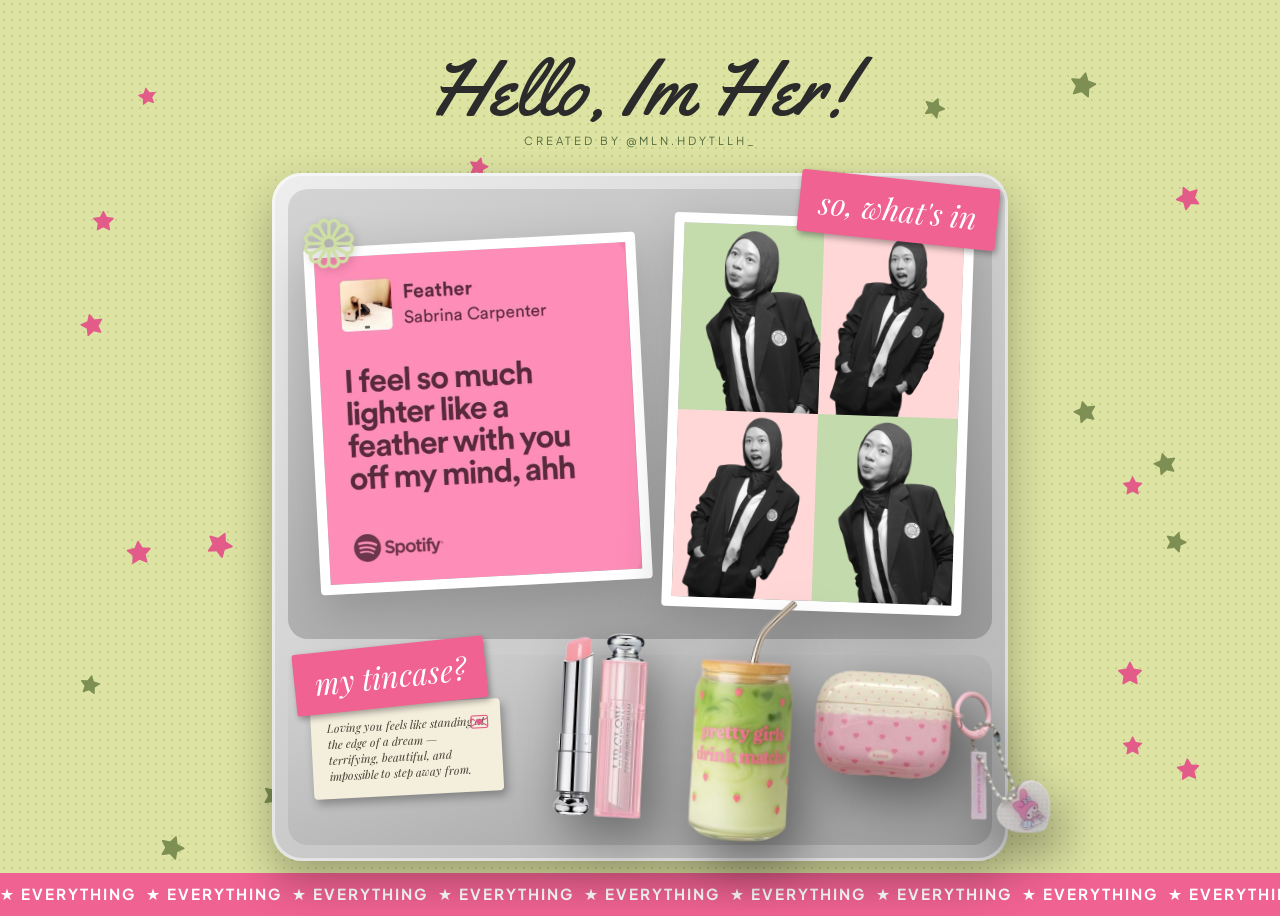
==== page3.html @ f1240e6f "first commit" ====
<!DOCTYPE html>
<html lang="en">
<head>
  <meta charset="UTF-8">
  <meta name="viewport" content="width=device-width, initial-scale=1.0">
  <title>Studio Clover - My Tincase</title>

  <!-- Bootstrap 5 CDN -->
  <link href="https://cdn.jsdelivr.net/npm/bootstrap@5.3.2/dist/css/bootstrap.min.css" rel="stylesheet">
  <!-- Bootstrap Icons CDN -->
  <link href="https://cdn.jsdelivr.net/npm/bootstrap-icons@1.11.1/font/bootstrap-icons.css" rel="stylesheet">
  <!-- Google Fonts -->
  <link rel="preconnect" href="https://fonts.googleapis.com">
  <link rel="preconnect" href="https://fonts.gstatic.com" crossorigin>
  <link href="https://fonts.googleapis.com/css2?family=Caveat:wght@600&family=Playfair+Display:ital,wght@1,400;1,600&family=Plus+Jakarta+Sans:wght@400;500;600;700&family=Yellowtail&display=swap" rel="stylesheet">

  <!-- Custom CSS -->
  <link rel="stylesheet" href="assets/css/style.css">
</head>
<body class="desktop-bg min-vh-100 position-relative overflow-x-hidden">

  <!-- ==========================================================================
       HALAMAN 3: SCRAPBOOK TIN CASE (GAMBAR KETIGA)
       ========================================================================== -->
  <div id="page3" class="page-section min-vh-100 page3-bg d-flex flex-column pt-5">
    <div class="container position-relative flex-grow-1">

      <!-- Scattered star confetti (Diberi class star-blink) -->
<!-- ================= KUMPULAN BINTANG AWAL ================= -->
      <i class="bi bi-star-fill scrap-star star-pink star-blink" style="top:4%; left:6%; font-size:1.1rem; transform:rotate(-10deg);"></i>
      <i class="bi bi-star-fill scrap-star star-olive star-blink" style="top:2%; right:10%; font-size:1.6rem; transform:rotate(12deg); animation-delay: 0.3s;"></i>
      <i class="bi bi-star-fill scrap-star star-pink star-blink" style="top:18%; left:2%; font-size:1.3rem; animation-delay: 0.7s;"></i>
      <i class="bi bi-star-fill scrap-star star-olive star-blink" style="top:46%; right:3%; font-size:1.4rem; transform:rotate(-15deg); animation-delay: 0.2s;"></i>
      <i class="bi bi-star-fill scrap-star star-pink star-blink" style="bottom:18%; right:6%; font-size:1.2rem; animation-delay: 0.9s;"></i>
      <i class="bi bi-star-fill scrap-star star-olive star-blink" style="bottom:6%; left:8%; font-size:1.5rem; transform:rotate(20deg); animation-delay: 0.5s;"></i>
      <i class="bi bi-star-fill scrap-star star-olive star-blink" style="top:40%; right:10%; font-size:1.4rem; transform:rotate(-15deg); animation-delay: 0.2s;"></i>
      <i class="bi bi-star-fill scrap-star star-pink star-blink" style="bottom:26%; right:6%; font-size:1.5rem; animation-delay: 0.9s;"></i>
      <i class="bi bi-star-fill scrap-star star-olive star-blink" style="bottom:12%; left:17%; font-size:1.5rem; transform:rotate(20deg); animation-delay: 0.5s;"></i>
      <i class="bi bi-star-fill scrap-star star-olive star-blink" style="top:64%; right:32%; font-size:1.4rem; transform:rotate(-15deg); animation-delay: 0.2s;"></i>
      <i class="bi bi-star-fill scrap-star star-pink star-blink" style="bottom:48%; right:6%; font-size:1.2rem; animation-delay: 0.9s;"></i>
      <i class="bi bi-star-fill scrap-star star-olive star-blink" style="bottom:12%; left:45%; font-size:1.5rem; transform:rotate(20deg); animation-delay: 0.5s;"></i>

      <!-- ================= 6 BINTANG TAMBAHAN PERTAMA ================= -->
      <i class="bi bi-star-fill scrap-star star-pink star-blink" style="top:55%; left:12%; font-size:1.6rem; transform:rotate(25deg); animation-delay: 0.8s;"></i>
      <i class="bi bi-star-fill scrap-star star-pink star-blink" style="top:12%; left:35%; font-size:1.2rem; transform:rotate(15deg); animation-delay: 1.1s;"></i>
      <i class="bi bi-star-fill scrap-star star-olive star-blink" style="top:35%; left:58%; font-size:1.3rem; transform:rotate(-12deg); animation-delay: 1.3s;"></i>
      <i class="bi bi-star-fill scrap-star star-olive star-blink" style="top:22%; right:25%; font-size:1.4rem; transform:rotate(-8deg); animation-delay: 0.4s;"></i>
      <i class="bi bi-star-fill scrap-star star-pink star-blink" style="bottom:30%; right:22%; font-size:1.1rem; transform:rotate(10deg); animation-delay: 0.6s;"></i>
      <i class="bi bi-star-fill scrap-star star-olive star-blink" style="bottom:8%; right:40%; font-size:1.5rem; transform:rotate(-18deg); animation-delay: 1.0s;"></i>

      <!-- ================= 4 BINTANG TAMBAHAN BARU ================= -->
      <!-- Bintang 19 (Tengah Kiri Agak Bawah) -->
      <i class="bi bi-star-fill scrap-star star-pink star-blink" style="top:75%; left:25%; font-size:1.4rem; transform:rotate(-20deg); animation-delay: 1.2s;"></i>
      
      <!-- Bintang 20 (Tengah Atas Agak Kanan) -->
      <i class="bi bi-star-fill scrap-star star-olive star-blink" style="top:25%; right:45%; font-size:1.1rem; transform:rotate(8deg); animation-delay: 0.5s;"></i>
      
      <!-- Bintang 21 (Pojok Kiri Tengah) -->
      <i class="bi bi-star-fill scrap-star star-pink star-blink" style="bottom:40%; left:5%; font-size:1.5rem; transform:rotate(-5deg); animation-delay: 1.5s;"></i>
      
      <!-- Bintang 22 (Atas Kanan Ujung) -->
      <i class="bi bi-star-fill scrap-star star-olive star-blink" style="top:5%; left:75%; font-size:1.3rem; transform:rotate(22deg); animation-delay: 0.8s;"></i>
      <i class="bi bi-star-fill scrap-star star-pink star-blink" style="top:30%; left:1%; font-size:1.4rem; transform:rotate(-15deg); animation-delay: 0.7s;"></i>
      
      <!-- Bintang 24 (Mepet Kiri - Agak Bawah) -->
      <i class="bi bi-star-fill scrap-star star-olive star-blink" style="bottom:25%; left:1%; font-size:1.2rem; transform:rotate(10deg); animation-delay: 1.4s;"></i>
      
      <!-- Bintang 25 (Mepet Kanan - Atas) -->
      <i class="bi bi-star-fill scrap-star star-pink star-blink" style="top:15%; right:1%; font-size:1.5rem; transform:rotate(-25deg); animation-delay: 0.9s;"></i>
      
      <!-- Bintang 26 (Mepet Kanan - Tengah) -->
      <i class="bi bi-star-fill scrap-star star-olive star-blink" style="top:55%; right:2%; font-size:1.3rem; transform:rotate(18deg); animation-delay: 1.1s;"></i>
      
      <!-- Bintang 27 (Mepet Kanan - Bawah) -->
      <i class="bi bi-star-fill scrap-star star-pink star-blink" style="bottom:15%; right:1%; font-size:1.4rem; transform:rotate(-5deg); animation-delay: 1.6s;"></i>
      <!-- Title -->
      <div class="text-center mb-4 position-relative">
        <h2 class="scrap-title mb-0">Hello, Im Her!</h2>
        <span class="scrap-subtitle">created by @mln.hdytllh_</span>
      </div>

      <div class="row justify-content-center">
        <div class="col-12 col-md-10 col-lg-8">

          <!-- Tin Case -->
          <div class="tin-case">

            <!-- Top Compartment -->
<!-- Top Compartment -->
            <div class="tin-compartment d-flex align-items-center justify-content-between gap-4 position-relative">
              
              <!-- Bunga dekorasi (dipindah ke pojok atas agar tidak menghalangi foto) -->
              <i class="bi bi-flower1 scrap-flower position-absolute" style="top: 15px; left: 15px; z-index: 5;"></i>

              <!-- KIRI: Gambar Pengganti Teks Pink -->
             <div class="scrap-photo-frame shadow-lg" style="flex: 1; transform: rotate(-3deg);">
             <img src="assets/images/lirik.jpeg" alt="Gambar Kiri" class="w-100 h-auto">
            </div>

              <!-- KANAN: Tempat Foto Kamu -->
           <div class="scrap-photo-frame shadow-lg" style="flex: 0.9; transform: rotate(2deg);">
              <img src="assets/images/mala.jpeg" alt="Foto Kamu" class="w-100 h-auto">
          </div>

              <span class="scrap-sticker position-absolute" style="top:-10px; right:-6px; transform:rotate(6deg);">so, what's in</span>
            </div>

<!-- Bottom Compartment -->
            <div class="tin-compartment d-flex align-items-center justify-content-between flex-wrap gap-3">
              <span class="scrap-sticker position-absolute" style="top:-10px; left:6px; transform:rotate(-6deg);">my tincase?</span>

              <!-- Postcard -->
              <div class="postcard position-relative">
                <i class="bi bi-envelope-heart postcard-stamp"></i>
                Loving you feels like standing at the edge of a dream — terrifying, beautiful, and impossible to step away from.
              </div>

              <!-- Gambar 1 (Pengganti Kelinci) -->
              <!-- Ganti src="..." dengan nama file gambarmu -->
              <img src="assets/images/lipstik.png" alt="Judy 1" class="judy-standee" style="max-height: 123px;">

              <!-- Gambar 2 (Pengganti Minuman) -->
              <img src="assets/images/matcha.png" alt="Judy 2" class="judy-standee" style="max-height: 110px;">

              <!-- Gambar 3 (Pengganti Kaleng) -->
              <img src="assets/images/airpod.png" alt="Judy 3" class="airpod" style="max-height: 110px;">
            </div>

          </div>

          <!-- Nav -->
          <div class="text-center mt-4">
            <a href="page2.html" class="btn btn-sm btn-outline-dark rounded-pill px-3 bg-white shadow-sm" id="btnBackToPage2">
              <i class="bi bi-arrow-left"></i> Back to Page 2
            </a>
          </div>

        </div>
      </div>
    </div>

    <!-- Marquee Banner -->
    <div class="marquee-banner mt-5 mt-auto" id="marqueeBanner">
      <div class="marquee-track" id="marqueeTrack">
        <div class="marquee-group" id="marqueeGroup"><span class="marquee-unit">&#9733; EVERYTHING &nbsp;</span></div>
      </div>
    </div>
  </div>

  <!-- Bootstrap 5 JS Bundle -->
  <script src="https://cdn.jsdelivr.net/npm/bootstrap@5.3.2/dist/js/bootstrap.bundle.min.js"></script>
  <!-- Custom JS -->
  <script src="assets/js/script.js"></script>
</body>
</html>
---- assets/css/style.css ----
:root {
  --bg-sage: #9bb084;
  --bg-sage-dark: #7a8f63;
  --pink-accent: #e25b89;
  --pink-folder: #f06292;
  --cream-note: #f4eedd;
  --font-sans: 'Plus Jakarta Sans', sans-serif;
  --font-serif: 'Playfair Display', serif;
  --font-hand: 'Caveat', cursive;
}

body {
  font-family: var(--font-sans);
  background-color: var(--bg-sage);
  background-image: radial-gradient(var(--bg-sage-dark) 15%, transparent 16%);
  background-size: 8px 8px;
  color: #2b2b2b;
}

/* Page fade-in on load (each page is now its own HTML file) */
.page-section {
  opacity: 0;
  transition: opacity 0.5s ease-in-out;
}

.page-section.loaded {
  opacity: 1;
}

/* Page 1 Specifics */
.text-pink { color: var(--pink-accent) !important; }

/* Ikon Folder Diperbesar */
.folder-icon { font-size: 4.5rem; color: var(--pink-folder); }
.folder-label { font-size: 0.9rem; color: #3b4d29; font-weight: 600; margin-top: 4px; }
.clover-logo { font-size: 3rem; color: #d1e2bd; }
.handle-tag { font-family: var(--font-serif); font-style: italic; color: #556b3e; }

.retro-popup {
  background-color: #ffffff;
  box-shadow: 0 20px 40px rgba(0, 0, 0, 0.2) !important;
}

.btn-win-ctrl {
  width: 20px; height: 20px; font-size: 0.75rem; color: #777; border: none; background: transparent;
}

.btn-explore {
  font-size: 0.9rem; border-color: #ccc; color: #333; background-color: #fff;
  transition: all 0.2s ease;
}

.btn-explore:hover {
  background-color: var(--pink-accent); border-color: var(--pink-accent); color: #fff;
}

/* Pixel Hand Pointer Image/Icon */
.pixel-pointer {
  right: -20px;
  bottom: -35px;
  font-size: 3.5rem;
  color: #ffffff;
  text-shadow: 2px 2px 0px #000, -2px -2px 0px #000, 2px -2px 0px #000, -2px 2px 0px #000;
  animation: floatHand 1.5s infinite ease-in-out;
}

@keyframes floatHand {
  0%, 100% { transform: translateY(0); }
  50% { transform: translateY(-8px); }
}

.retro-taskbar {
  background: rgba(255, 255, 255, 0.2);
  backdrop-filter: blur(8px);
  border-top: 1px solid rgba(255, 255, 255, 0.3);
}

.taskbar-icon { font-size: 1.2rem; color: #3b4d29; padding: 4px 8px; cursor: pointer; }

/* Page 2 Specifics (Notion Life Together Page) */
.sticker-tag {
  display: inline-block;
  font-family: var(--font-serif);
  font-weight: 600;
  box-shadow: 2px 4px 8px rgba(0,0,0,0.15);
  transform: rotate(-2deg);
}

.tag-pink { background-color: var(--pink-folder); color: #fff; }
.tag-cream { background-color: #f7e6cf; color: var(--pink-accent); transform: rotate(3deg); }

.paper-note {
  background-color: var(--cream-note);
  color: #4a4238;
  font-family: var(--font-sans);
  font-size: 0.9rem;
  line-height: 1.5;
  border-left: 4px solid #dcd1b8;
}

.folder-header-graphic {
  background: #eae2cf;
  border: 1px solid #c8bc9e;
}

/* Laptop Mockup Visuals (Diperbesar) */
.laptop-container {
  max-width: 680px; 
}

.laptop-screen {
  background-color: #222;
  border: 12px solid #333;
}

.browser-bar {
  background-color: #e4e4e4;
  border-radius: 4px 4px 0 0;
}

.dot { width: 8px; height: 8px; border-radius: 50%; display: inline-block; }
.browser-url { font-size: 0.7rem; color: #666; background: #fff; padding: 1px 8px; border-radius: 3px; }

.laptop-base {
  background: #a8a8a8;
  border-top: 2px solid #777;
}

.keyboard-mockup {
  height: 12px;
  background: #333;
  border-radius: 2px;
}

.placeholder-img {
  min-height: 90px;
  background-color: #e0e0e0;
  object-fit: cover;
}

.btn-pink-solid {
  background-color: var(--pink-accent);
  border-color: var(--pink-accent);
  color: #fff;
  font-size: 0.85rem;
}

.btn-pink-solid:hover {
  background-color: #c94a75;
  border-color: #c94a75;
  color: #fff;
}

/* ==========================================================================
   EFEK STIKER BERGERAK MAJU BERGANTIAN (GELOMBANG)
   ========================================================================== */
.stiker-animasi {
  display: inline-block; /* Wajib agar efek scale/membesar bisa berjalan pada teks span */
  animation: popBergantian 3s infinite ease-in-out; 
}

@keyframes popBergantian {
  /* 0%, 33%, dan 100% adalah posisi istirahat (ukuran normal) */
  0%, 33%, 100% {
    transform: scale(1) rotate(0deg);
  }
  
  /* Di titik 16% dari siklus waktunya, stiker akan membesar (maju) 15% dan sedikit miring */
  16% {
    transform: scale(1.15) rotate(3deg);
  }
}


/* ==========================================================================
   Page 3 - Scrapbook Tin Case
   ========================================================================== */
.page3-bg {
  background-color: #dde3a3;
  background-image: radial-gradient(#c7cf86 15%, transparent 16%);
  background-size: 8px 8px;
  position: relative;
}

.scrap-star {
  position: absolute;
  z-index: 1;
}

.star-pink { color: var(--pink-accent); }
.star-olive { color: #7d8f52; }

.scrap-title {
  font-family: 'Yellowtail', cursive;
  font-size: clamp(3rem, 8vw, 5rem);
  color: #2b2b2b;
  line-height: 1;
}

.scrap-subtitle {
  display: block;
  font-family: var(--font-sans);
  letter-spacing: 3px;
  font-size: 0.7rem;
  color: #556b3e;
  text-transform: uppercase;
  margin-top: 4px;
}

.tin-case {
  background: linear-gradient(145deg, #eeeeee, #b0b0b0);
  border-radius: 30px;
  padding: 16px;
  box-shadow: 0 20px 45px rgba(0, 0, 0, 0.3), inset 0 0 0 3px rgba(255, 255, 255, 0.5);
  position: relative;
  z-index: 2;
}

.tin-compartment {
  background: linear-gradient(160deg, #d4d4d4, #9a9a9a);
  border-radius: 20px;
  position: relative;
  min-height: 190px;
  padding: 28px 24px;
  overflow: visible;
}

.tin-compartment + .tin-compartment {
  margin-top: 16px;
}

.scrap-flower {
  font-size: 3.2rem;
  color: #cfe0a3;
  transform: rotate(-15deg);
  filter: drop-shadow(2px 3px 4px rgba(0, 0, 0, 0.2));
}

.scrap-note {
  background: var(--pink-folder);
  color: #fff;
  font-weight: 600;
  font-size: 0.85rem;
  line-height: 1.4;
  padding: 14px 16px;
  border-radius: 4px;
  transform: rotate(-2deg);
  box-shadow: 3px 5px 10px rgba(0, 0, 0, 0.3);
  max-width: 180px;
}

.scrap-hashtag {
  display: block;
  font-size: 0.72rem;
  opacity: 0.9;
  margin-top: 8px;
}

.scrap-photo-grid {
  display: grid;
  grid-template-columns: repeat(2, 1fr);
  gap: 4px;
  width: 130px;
  transform: rotate(2deg);
  box-shadow: 3px 5px 10px rgba(0, 0, 0, 0.3);
  border-radius: 2px;
  overflow: hidden;
}

.scrap-photo-grid div {
  aspect-ratio: 1;
  display: flex;
  align-items: center;
  justify-content: center;
  font-size: 1.4rem;
  color: #fff;
}

.ph-pink { background: var(--pink-folder); }
.ph-olive { background: #c7cf9c; color: #3b4d29; }

.scrap-sticker {
  background: var(--pink-folder);
  color: #fff;
  font-family: var(--font-serif);
  font-style: italic;
  font-size: 1.9rem;
  padding: 8px 20px;
  border-radius: 3px;
  box-shadow: 2px 3px 6px rgba(0, 0, 0, 0.35);
  z-index: 3;
  white-space: nowrap;
}

.postcard {
  background: var(--cream-note);
  width: 190px;
  padding: 14px 16px;
  border-radius: 4px;
  box-shadow: 3px 5px 10px rgba(0, 0, 0, 0.3);
  transform: rotate(-3deg);
  font-family: var(--font-serif);
  font-style: italic;
  font-size: 0.72rem;
  color: #4a4238;
  line-height: 1.4;
}

.postcard-stamp {
  position: absolute;
  top: 10px;
  right: 12px;
  font-size: 1.1rem;
  color: var(--pink-accent);
}

.scrap-bunny {
  width: 80px;
  height: 90px;
  background: #f6b8c4;
  border-radius: 50% 50% 45% 45%;
  position: relative;
  box-shadow: 2px 4px 8px rgba(0, 0, 0, 0.25);
}

.scrap-bunny::before,
.scrap-bunny::after {
  content: "";
  position: absolute;
  top: -40px;
  width: 20px;
  height: 50px;
  background: #f6b8c4;
  border-radius: 50% 50% 0 0;
}

.scrap-bunny::before { left: 12px; transform: rotate(-8deg); }
.scrap-bunny::after { right: 12px; transform: rotate(8deg); }

.scrap-drink {
  width: 56px;
  height: 84px;
  background: linear-gradient(180deg, #ffffff 0%, #ffffff 32%, #f8b7c4 32%, #f8b7c4 100%);
  border-radius: 4px 4px 14px 14px;
  box-shadow: 2px 4px 8px rgba(0, 0, 0, 0.3);
}

.scrap-can {
  width: 62px;
  height: 42px;
  background: #dfe4ea;
  border: 2px solid #333;
  border-radius: 4px;
  font-size: 0.55rem;
  font-weight: 700;
  text-align: center;
  color: #333;
  display: flex;
  align-items: center;
  justify-content: center;
  line-height: 1;
  box-shadow: 2px 4px 8px rgba(0, 0, 0, 0.25);
}

.marquee-banner {
  background: var(--pink-folder);
  color: #fff;
  font-weight: 700;
  padding: 10px 0;
  font-size: 0.95rem;
  letter-spacing: 2px;
  overflow: hidden;
  white-space: nowrap;
  
  /* --- KUNCI AGAR FULL WIDTH & MENTOK BAWAH --- */
  position: absolute;
  bottom: 0;
  left: 0;
  width: 100%;
  margin: 0;
}

.marquee-track {
  display: flex;
  width: max-content;
  animation: marquee-scroll 18s linear infinite;
}

.marquee-group {
  display: flex;
  flex-shrink: 0;
}

.marquee-unit {
  white-space: nowrap;
}

@keyframes marquee-scroll {
  from { transform: translateX(0); }
  to { transform: translateX(-50%); }
}

@media (max-width: 767.98px) {
  .tin-compartment {
    justify-content: center !important;
    text-align: center;
    padding-top: 34px;
  }
  .scrap-sticker.position-absolute {
    position: static !important;
    display: inline-block;
    margin-bottom: 8px;
    transform: none !important;
  }
}

/* ==========================================================================
   ANIMASI TAMBAHAN
   ========================================================================== */
.ribbon-sway {
  animation: sway 4s infinite ease-in-out alternate;
}
@keyframes sway {
  0% { transform: translateY(0) rotate(-15deg); }
  50% { transform: translateY(-15px) rotate(0deg); }
  100% { transform: translateY(0) rotate(15deg); }
}

/* Animasi Bintang Berkedip Page 3 */
.star-blink {
  animation: blink 1.5s infinite alternate;
}
@keyframes blink {
  0% { opacity: 0.2; transform: scale(0.8); }
  100% { opacity: 1; transform: scale(1.2); text-shadow: 0 0 10px var(--pink-accent); }
}

.scrap-photo-frame {
  height: fit-content; /* Ini kuncinya agar bingkai pas memeluk foto */
  border: 10px solid #ffffff;
  border-radius: 4px;
  overflow: hidden;
  position: relative;
  transition: transform 0.3s ease;
}

.scrap-photo-frame:hover {
  transform: scale(1.05) rotate(0deg) !important;
  z-index: 10;
}

.bg-pink {
  background-color: var(--pink-folder);
}

.bg-olive {
  background-color: #c7cf9c;
}

/* ==========================================================================
   EFEK GAMBAR TIMBUL (STANDEE) HALAMAN 3
   ========================================================================== */
.judy-standee {
  width: auto;
  filter: drop-shadow(5px 8px 10px rgba(0, 0, 0, 0.45)); 
  
  /* KUNCI MEMBESARKAN: scale(1.4) artinya diperbesar 40% dari ukuran aslinya */
  transform: scale(2.5) rotate(3deg); 
  
  transition: all 0.3s cubic-bezier(0.175, 0.885, 0.32, 1.275);
  cursor: pointer;

  position: relative;
  top: -35px; 
  /* -------------------------------------------------------- */

  transition: all 0.3s cubic-bezier(0.175, 0.885, 0.32, 1.275);
  cursor: pointer;

}

.judy-standee:hover {
  /* Saat mouse diarahkan, ukurannya naik sedikit lagi jadi 1.55 */
  transform: scale(3.2) rotate(2deg) translateY(-5px); 
  filter: drop-shadow(8px 12px 15px rgba(0, 0, 0, 0.5));
}

.airpod {
  width: auto;
  filter: drop-shadow(5px 8px 10px rgba(0, 0, 0, 0.45)); 
  
  /* KUNCI MEMBESARKAN: scale(1.4) artinya diperbesar 40% dari ukuran aslinya */
  transform: scale(2.5) rotate(3deg); 
  
  transition: all 0.3s cubic-bezier(0.175, 0.885, 0.32, 1.275);
  cursor: pointer;

  position: relative;
  top: -10px; 
  /* -------------------------------------------------------- */

  transition: all 0.3s cubic-bezier(0.175, 0.885, 0.32, 1.275);
  cursor: pointer;

}

.airpod:hover {
  /* Saat mouse diarahkan, ukurannya naik sedikit lagi jadi 1.55 */
  transform: scale(3.2) rotate(2deg) translateY(-5px); 
  filter: drop-shadow(8px 12px 15px rgba(0, 0, 0, 0.5));
}
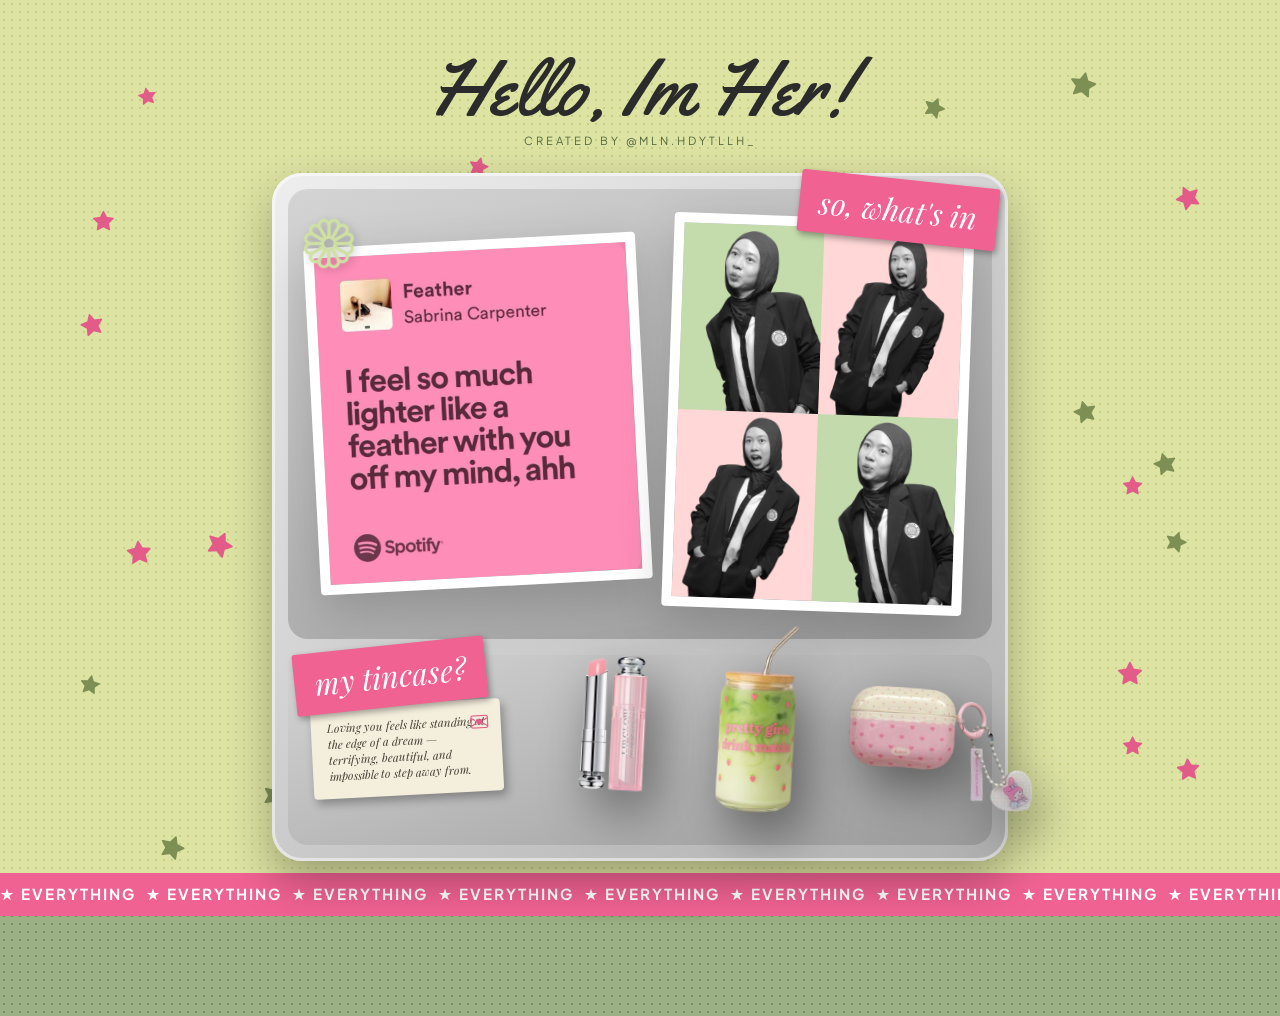
==== commit 85c46c94: "mengecilkan dan memperbaiki tombol" ====
--- a/page3.html
+++ b/page3.html
@@ -115,17 +115,15 @@
                 Loving you feels like standing at the edge of a dream — terrifying, beautiful, and impossible to step away from.
               </div>
 
-              <!-- Gambar 1 (Pengganti Kelinci) -->
-              <!-- Ganti src="..." dengan nama file gambarmu -->
-              <img src="assets/images/lipstik.png" alt="Judy 1" class="judy-standee" style="max-height: 123px;">
+              <!-- Gambar 1 (Lipstik) - max-height dikecilkan dari 123px menjadi 90px -->
+              <img src="assets/images/lipstik.png" alt="Judy 1" class="judy-standee" style="max-height: 90px;">
 
-              <!-- Gambar 2 (Pengganti Minuman) -->
-              <img src="assets/images/matcha.png" alt="Judy 2" class="judy-standee" style="max-height: 110px;">
+              <!-- Gambar 2 (Matcha) - max-height dikecilkan dari 110px menjadi 85px -->
+              <img src="assets/images/matcha.png" alt="Judy 2" class="judy-standee" style="max-height: 85px;">
 
-              <!-- Gambar 3 (Pengganti Kaleng) -->
-              <img src="assets/images/airpod.png" alt="Judy 3" class="airpod" style="max-height: 110px;">
+              <!-- Gambar 3 (Airpod) - max-height dikecilkan dari 110px menjadi 85px -->
+              <img src="assets/images/airpod.png" alt="Judy 3" class="airpod" style="max-height: 85px;">
             </div>
-
           </div>
 
           <!-- Nav -->
--- a/assets/css/style.css
+++ b/assets/css/style.css
@@ -16,6 +16,8 @@
   background-size: 8px 8px;
   color: #2b2b2b;
 }
+
+
 
 /* Page fade-in on load (each page is now its own HTML file) */
 .page-section {
@@ -508,4 +510,58 @@
   /* Saat mouse diarahkan, ukurannya naik sedikit lagi jadi 1.55 */
   transform: scale(3.2) rotate(2deg) translateY(-5px); 
   filter: drop-shadow(8px 12px 15px rgba(0, 0, 0, 0.5));
+}
+
+/* ==========================================================================
+   MOBILE RESPONSIVE (TAMPILAN HP & TABLET)
+   ========================================================================== */
+@media (max-width: 768px) {
+  
+  /* 1. Mencegah layar bisa digeser ke kiri/kanan akibat bintang atau stiker yang meluber */
+  body, html {
+    overflow-x: hidden !important;
+  }
+
+  /* 2. Menurunkan ukuran dasar UI khusus di layar kecil */
+  html {
+    font-size: 75% !important; /* Turunkan angka ini jika di HP masih kebesaran */
+  }
+
+  /* 3. Mengubah elemen yang tadinya berjejer ke samping (kiri-kanan) menjadi menumpuk atas-bawah */
+  .tin-compartment {
+    flex-direction: column !important;
+    align-items: center !important;
+    padding: 15px !important;
+  }
+
+  /* 4. Menyesuaikan kotak memo & postcard agar muat di layar HP */
+  .kertas-melayang, .postcard {
+    width: 100% !important;
+    margin-left: 0 !important;
+    margin-right: 0 !important;
+  }
+
+  /* 5. Mengatur ulang ukuran gambar Judy Hopps agar tidak saling menimpa saat ditumpuk ke bawah */
+  .judy-standee {
+    transform: scale(1.1) rotate(0deg) !important;
+    margin-top: 10px;
+    top: 0 !important; /* Membatalkan efek terangkat sebelumnya di layar kecil */
+  }
+
+  .judy-standee:hover {
+    transform: scale(1.2) translateY(-3px) !important;
+  }
+
+  /* 6. Memastikan kumpulan gambar Judy di Halaman 3 rapi */
+  .tin-compartment .d-flex {
+    flex-direction: row !important; /* Tetap berjejer ke samping, tapi dikecilkan */
+    flex-wrap: wrap;
+    justify-content: center !important;
+    margin-top: 15px;
+  }
+}
+
+/* Memberikan ruang kosong di dasar halaman agar tombol tidak tertutup pita */
+body {
+  padding-bottom: 100px !important; 
 }
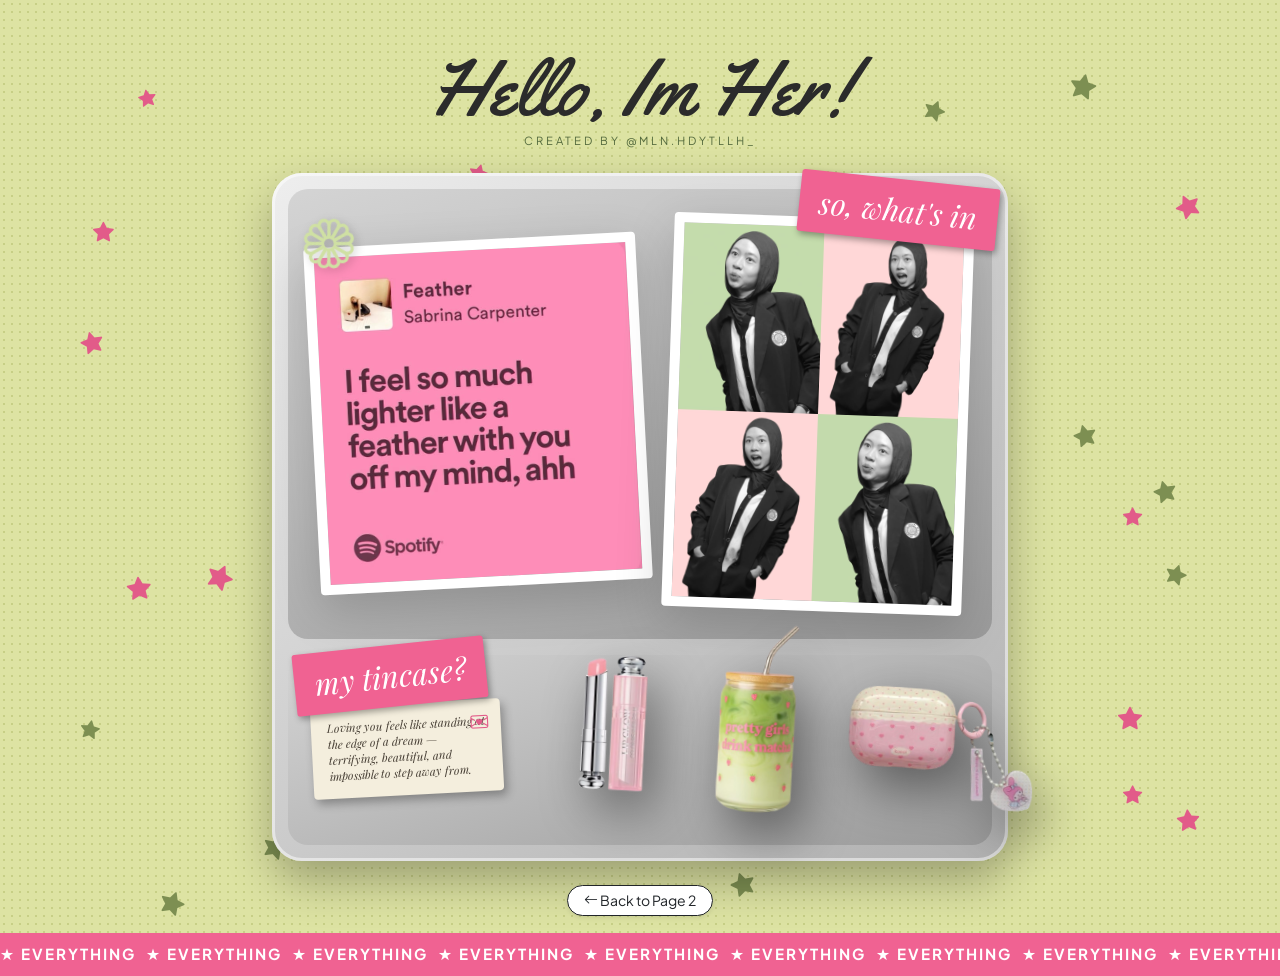
==== commit c138bb91: "memperbaiki tombol" ====
--- a/page3.html
+++ b/page3.html
@@ -115,20 +115,22 @@
                 Loving you feels like standing at the edge of a dream — terrifying, beautiful, and impossible to step away from.
               </div>
 
-              <!-- Gambar 1 (Lipstik) - max-height dikecilkan dari 123px menjadi 90px -->
+              <!-- Gambar 1 (Lipstik) -->
               <img src="assets/images/lipstik.png" alt="Judy 1" class="judy-standee" style="max-height: 90px;">
 
-              <!-- Gambar 2 (Matcha) - max-height dikecilkan dari 110px menjadi 85px -->
+              <!-- Gambar 2 (Matcha) -->
               <img src="assets/images/matcha.png" alt="Judy 2" class="judy-standee" style="max-height: 85px;">
 
-              <!-- Gambar 3 (Airpod) - max-height dikecilkan dari 110px menjadi 85px -->
+              <!-- Gambar 3 (Airpod) -->
               <img src="assets/images/airpod.png" alt="Judy 3" class="airpod" style="max-height: 85px;">
             </div>
-          </div>
+            
+          <!-- PENUTUP KOTAK ABU-ABU -->
+          </div> 
 
-          <!-- Nav -->
-          <div class="text-center mt-4">
-            <a href="page2.html" class="btn btn-sm btn-outline-dark rounded-pill px-3 bg-white shadow-sm" id="btnBackToPage2">
+          <!-- Nav (TOMBOL KEMBALI YANG SUDAH DIPERBAIKI) -->
+          <div class="text-center mt-4 position-relative" style="z-index: 10; margin-bottom: 60px;">
+            <a href="page2.html" class="btn btn-sm btn-outline-dark rounded-pill px-3 bg-white shadow-sm btn-jepret" id="btnBackToPage2">
               <i class="bi bi-arrow-left"></i> Back to Page 2
             </a>
           </div>
--- a/assets/css/style.css
+++ b/assets/css/style.css
@@ -561,7 +561,3 @@
   }
 }
 
-/* Memberikan ruang kosong di dasar halaman agar tombol tidak tertutup pita */
-body {
-  padding-bottom: 100px !important; 
-}
